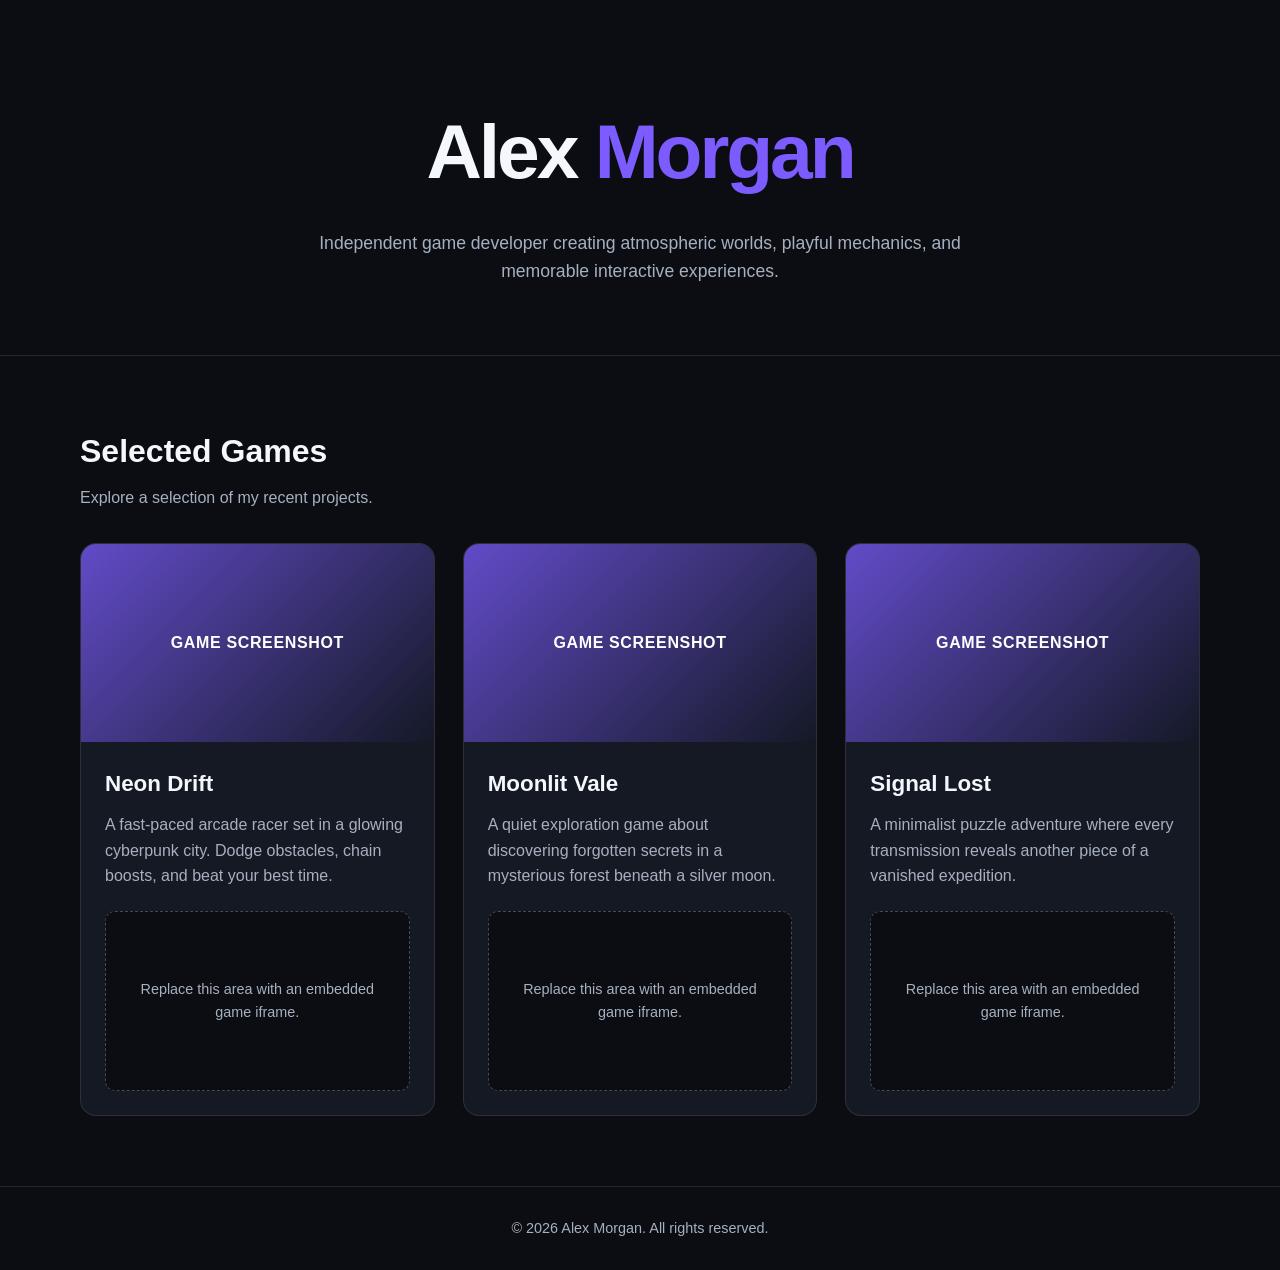
==== index.html @ c56bd896 "Create index.html" ====
<!DOCTYPE html>
<html lang="en">
<head>
  <meta charset="UTF-8" />
  <meta name="viewport" content="width=device-width, initial-scale=1.0" />
  <title>Aaron Jackson's Game Portfolio</title>
  <!--
  <link rel="stylesheet" href="style.css">
  -->

  <style>
    :root {
      --background: #0b0d12;
      --surface: #151923;
      --surface-light: #202636;
      --text: #f4f7fb;
      --muted: #a7b0c0;
      --accent: #7c5cff;
      --accent-hover: #967cff;
      --border: rgba(255, 255, 255, 0.1);
    }

    * {
      box-sizing: border-box;
      margin: 0;
      padding: 0;
    }

    body {
      background: var(--background);
      color: var(--text);
      font-family: Arial, Helvetica, sans-serif;
      line-height: 1.6;
    }

    .container {
      width: min(1120px, 92%);
      margin: 0 auto;
    }

    header {
      padding: 90px 0 70px;
      text-align: center;
      border-bottom: 1px solid var(--border);
    }

    header h1 {
      font-size: clamp(2.4rem, 6vw, 4.8rem);
      margin-bottom: 16px;
      letter-spacing: -0.04em;
    }

    header h1 span {
      color: var(--accent);
    }

    header p {
      max-width: 650px;
      margin: 0 auto;
      color: var(--muted);
      font-size: 1.1rem;
    }

    main {
      padding: 70px 0;
    }

    .section-heading {
      margin-bottom: 32px;
    }

    .section-heading h2 {
      font-size: 2rem;
      margin-bottom: 8px;
    }

    .section-heading p {
      color: var(--muted);
    }

    .game-grid {
      display: grid;
      grid-template-columns: repeat(auto-fit, minmax(280px, 1fr));
      gap: 28px;
    }

    .game-card {
      overflow: hidden;
      background: var(--surface);
      border: 1px solid var(--border);
      border-radius: 16px;
      transition: transform 0.25s ease, border-color 0.25s ease;
    }

    .game-card:hover {
      transform: translateY(-6px);
      border-color: var(--accent);
    }

    .screenshot {
      aspect-ratio: 16 / 9;
      display: flex;
      align-items: center;
      justify-content: center;
      background:
        linear-gradient(135deg, rgba(124, 92, 255, 0.75), rgba(20, 25, 38, 0.9)),
        url("images/game-screenshot.jpg") center / cover;
      color: white;
      font-weight: bold;
      letter-spacing: 0.04em;
    }

    .card-content {
      padding: 24px;
    }

    .card-content h3 {
      margin-bottom: 10px;
      font-size: 1.4rem;
    }

    .card-content p {
      color: var(--muted);
      margin-bottom: 22px;
    }

    .game-embed {
      min-height: 180px;
      display: flex;
      align-items: center;
      justify-content: center;
      padding: 20px;
      border: 1px dashed rgba(255, 255, 255, 0.25);
      border-radius: 10px;
      background: var(--background);
      color: var(--muted);
      text-align: center;
      font-size: 0.9rem;
    }

    .game-embed iframe {
      width: 100%;
      min-height: 180px;
      border: 0;
      border-radius: 8px;
    }

    footer {
      padding: 30px 0;
      border-top: 1px solid var(--border);
      color: var(--muted);
      text-align: center;
      font-size: 0.9rem;
    }

    @media (max-width: 600px) {
      header {
        padding: 60px 0 50px;
      }

      main {
        padding: 50px 0;
      }

      .card-content {
        padding: 20px;
      }
    }
  </style>
</head>

<body>
  <header>
    <div class="container">
      <h1>Alex <span>Morgan</span></h1>
      <p>
        Independent game developer creating atmospheric worlds, playful
        mechanics, and memorable interactive experiences.
      </p>
    </div>
  </header>

  <main>
    <div class="container">
      <div class="section-heading">
        <h2>Selected Games</h2>
        <p>Explore a selection of my recent projects.</p>
      </div>

      <section class="game-grid" aria-label="Game portfolio">
        <article class="game-card">
          <div class="screenshot">
            GAME SCREENSHOT
          </div>

          <div class="card-content">
            <h3>Neon Drift</h3>
            <p>
              A fast-paced arcade racer set in a glowing cyberpunk city.
              Dodge obstacles, chain boosts, and beat your best time.
            </p>

            <div class="game-embed">
              Replace this area with an embedded game iframe.
            </div>
          </div>
        </article>

        <article class="game-card">
          <div class="screenshot">
            GAME SCREENSHOT
          </div>

          <div class="card-content">
            <h3>Moonlit Vale</h3>
            <p>
              A quiet exploration game about discovering forgotten secrets
              in a mysterious forest beneath a silver moon.
            </p>

            <div class="game-embed">
              Replace this area with an embedded game iframe.
            </div>
          </div>
        </article>

        <article class="game-card">
          <div class="screenshot">
            GAME SCREENSHOT
          </div>

          <div class="card-content">
            <h3>Signal Lost</h3>
            <p>
              A minimalist puzzle adventure where every transmission reveals
              another piece of a vanished expedition.
            </p>

            <div class="game-embed">
              Replace this area with an embedded game iframe.
            </div>
          </div>
        </article>
      </section>
    </div>
  </main>

  <footer>
    <div class="container">
      &copy; 2026 Alex Morgan. All rights reserved.
    </div>
  </footer>
</body>
</html>
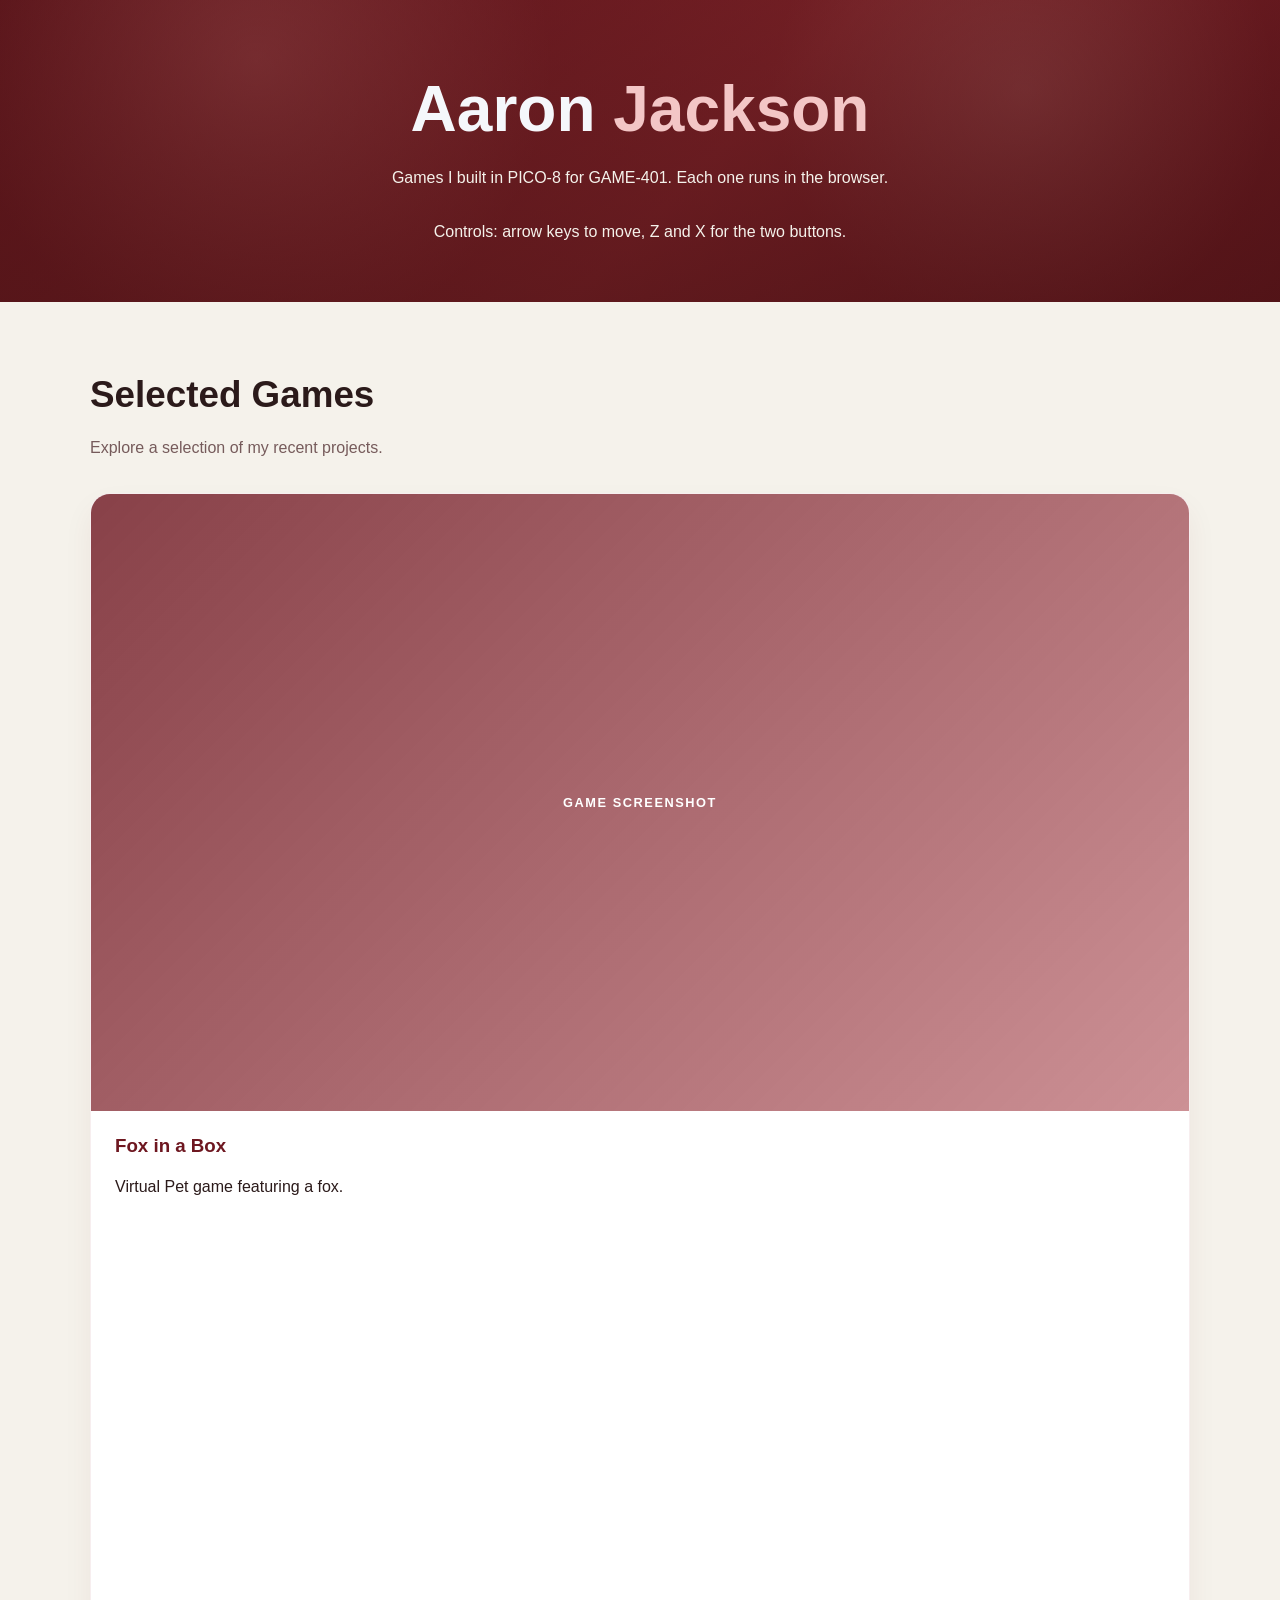
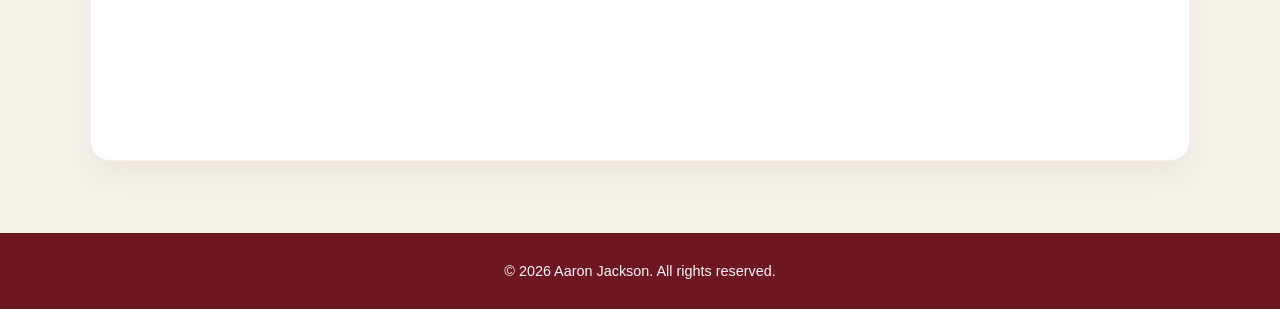
==== commit 80f64654: "Update index.html with new styles and content for game portfolio" ====
--- a/index.html
+++ b/index.html
@@ -4,81 +4,182 @@
   <meta charset="UTF-8" />
   <meta name="viewport" content="width=device-width, initial-scale=1.0" />
   <title>Aaron Jackson's Game Portfolio</title>
-  <!--
-  <link rel="stylesheet" href="style.css">
-  -->
 
   <style>
-    :root {
-      --background: #0b0d12;
-      --surface: #151923;
-      --surface-light: #202636;
-      --text: #f4f7fb;
-      --muted: #a7b0c0;
-      --accent: #7c5cff;
-      --accent-hover: #967cff;
-      --border: rgba(255, 255, 255, 0.1);
-    }
-
     * {
       box-sizing: border-box;
+    }
+
+    html {
+      scroll-behavior: smooth;
+    }
+
+    :root {
+      --color-primary: #6e1720;
+      --color-primary-2: #9e2b34;
+      --color-primary-3: #f3c6c6;
+      --color-cream: #f5f2eb;
+      --color-text: #2b1a1a;
+    }
+
+    body {
+      margin: 0;
+      color: var(--color-text);
+      font-family: Arial, Helvetica, sans-serif;
+      background:
+        radial-gradient(circle at top, rgba(255, 255, 255, 0.25), transparent 30%),
+        linear-gradient(180deg, var(--color-primary) 0%, var(--color-cream) 28%, var(--color-cream) 72%, var(--color-primary) 100%);
+    }
+
+    a {
+      color: inherit;
+      text-decoration: none;
+    }
+
+    .container {
+      width: min(1100px, 92%);
+      margin: 0 auto;
+    }
+
+    .topbar {
+      position: sticky;
+      top: 0;
+      z-index: 10;
+      background: rgba(110, 23, 32, 0.96);
+      border-bottom: 1px solid rgba(255, 255, 255, 0.12);
+    }
+
+    .nav-bar {
+      min-height: 72px;
+      display: flex;
+      align-items: center;
+      justify-content: center;
+    }
+
+    .nav-links {
+      display: flex;
+      flex-wrap: wrap;
+      justify-content: center;
+      gap: 18px;
       margin: 0;
       padding: 0;
-    }
-
-    body {
-      background: var(--background);
-      color: var(--text);
-      font-family: Arial, Helvetica, sans-serif;
-      line-height: 1.6;
-    }
-
-    .container {
-      width: min(1120px, 92%);
-      margin: 0 auto;
-    }
-
-    header {
-      padding: 90px 0 70px;
+      list-style: none;
+    }
+
+    .nav-links a {
+      color: var(--color-cream);
+      font-size: 0.95rem;
+    }
+
+    .nav-links a:hover,
+    .game-card a:hover {
+      text-decoration: underline;
+    }
+
+    .hero {
+      padding: 72px 0 56px;
       text-align: center;
-      border-bottom: 1px solid var(--border);
-    }
-
-    header h1 {
-      font-size: clamp(2.4rem, 6vw, 4.8rem);
-      margin-bottom: 16px;
-      letter-spacing: -0.04em;
-    }
-
-    header h1 span {
-      color: var(--accent);
-    }
-
-    header p {
-      max-width: 650px;
-      margin: 0 auto;
-      color: var(--muted);
-      font-size: 1.1rem;
-    }
-
-    main {
-      padding: 70px 0;
+      background:
+        linear-gradient(rgba(70, 18, 20, 0.5), rgba(70, 18, 20, 0.7)),
+        radial-gradient(circle at 20% 20%, rgba(255, 150, 150, 0.36), transparent 28%),
+        radial-gradient(circle at 80% 30%, rgba(255, 200, 190, 0.26), transparent 24%),
+        linear-gradient(135deg, var(--color-primary), var(--color-primary-2) 55%, var(--color-primary));
+    }
+
+    .hero-content {
+      display: flex;
+      justify-content: center;
+    }
+
+    .profile-card {
+      width: min(680px, 100%);
+      padding: 56px 28px;
+      color: #f5f7fb;
+      text-align: center;
+      border: 1px solid rgba(255, 255, 255, 0.14);
+      border-radius: 24px;
+      background: rgba(16, 24, 40, 0.32);
+      box-shadow: 0 18px 50px rgba(0, 0, 0, 0.2);
+      backdrop-filter: blur(6px);
+    }
+
+    .profile-photo {
+      width: 128px;
+      height: 128px;
+      display: flex;
+      align-items: center;
+      justify-content: center;
+      margin: 0 auto 20px;
+      color: var(--color-primary);
+      font-size: 2rem;
+      font-weight: bold;
+      border: 5px solid rgba(255, 255, 255, 0.35);
+      border-radius: 50%;
+      background: linear-gradient(135deg, var(--color-cream), var(--color-primary-3));
+    }
+
+    .eyebrow,
+    .section-label {
+      margin: 0 0 10px;
+      font-size: 0.8rem;
+      font-weight: bold;
+      letter-spacing: 0.12em;
+      text-transform: uppercase;
+    }
+
+    .hero h1 {
+      margin: 0;
+      color: #f5f7fb;
+      font-size: clamp(2.2rem, 5vw, 4rem);
+    }
+
+    .hero h1 span {
+      color: var(--color-primary-3);
+    }
+
+    .hero-text {
+      max-width: 56ch;
+      margin: 18px auto 0;
+      color: var(--color-cream);
+      line-height: 1.7;
+    }
+
+    .section {
+      padding: 72px 0;
+    }
+
+    .section-light {
+      background: var(--color-cream);
+    }
+
+    .section-dark {
+      color: #f5f7fb;
+      background: var(--color-primary);
+    }
+
+    .section h2 {
+      margin: 0 0 18px;
+      font-size: clamp(1.7rem, 3vw, 2.3rem);
     }
 
     .section-heading {
       margin-bottom: 32px;
     }
 
-    .section-heading h2 {
-      font-size: 2rem;
-      margin-bottom: 8px;
-    }
-
     .section-heading p {
-      color: var(--muted);
-    }
-
-    .game-grid {
+      margin: 0;
+      color: #765b5b;
+    }
+
+    .section p {
+      line-height: 1.7;
+    }
+
+    .section-label-light {
+      color: #ffdfe0;
+    }
+
+    .project-list {
       display: grid;
       grid-template-columns: repeat(auto-fit, minmax(280px, 1fr));
       gap: 28px;
@@ -86,15 +187,28 @@
 
     .game-card {
       overflow: hidden;
-      background: var(--surface);
-      border: 1px solid var(--border);
-      border-radius: 16px;
-      transition: transform 0.25s ease, border-color 0.25s ease;
-    }
-
-    .game-card:hover {
-      transform: translateY(-6px);
-      border-color: var(--accent);
+      border: 1px solid rgba(158, 43, 52, 0.08);
+      border-radius: 20px;
+      background: #fff;
+      box-shadow: 0 14px 30px rgba(110, 23, 32, 0.06);
+    }
+
+    .card-content {
+      padding: 24px;
+    }
+
+    .card-content h3 {
+      margin: 0 0 12px;
+      color: var(--color-primary);
+    }
+
+    .card-content p {
+      margin-bottom: 22px;
+    }
+
+    .game-card a {
+      color: var(--color-primary-2);
+      font-weight: bold;
     }
 
     .screenshot {
@@ -102,122 +216,101 @@
       display: flex;
       align-items: center;
       justify-content: center;
+      color: #fff;
+      font-size: 0.8rem;
+      font-weight: bold;
+      letter-spacing: 0.12em;
       background:
-        linear-gradient(135deg, rgba(124, 92, 255, 0.75), rgba(20, 25, 38, 0.9)),
-        url("images/game-screenshot.jpg") center / cover;
-      color: white;
-      font-weight: bold;
-      letter-spacing: 0.04em;
-    }
-
-    .card-content {
-      padding: 24px;
-    }
-
-    .card-content h3 {
-      margin-bottom: 10px;
-      font-size: 1.4rem;
-    }
-
-    .card-content p {
-      color: var(--muted);
-      margin-bottom: 22px;
+        linear-gradient(135deg, rgba(110, 23, 32, 0.82), rgba(158, 43, 52, 0.52)),
+        repeating-linear-gradient(135deg, rgba(255, 255, 255, 0.08) 0 2px, transparent 2px 12px);
     }
 
     .game-embed {
-      min-height: 180px;
-      display: flex;
-      align-items: center;
-      justify-content: center;
-      padding: 20px;
-      border: 1px dashed rgba(255, 255, 255, 0.25);
-      border-radius: 10px;
-      background: var(--background);
-      color: var(--muted);
+      width: 100%;
+      max-width: 621px;
+    }
+
+    .game-embed iframe {
+      width: 100%;
+      aspect-ratio: 621 / 513;
+      border: 0;
+      display: block;
+    }
+
+    footer {
+      padding: 30px 0;
       text-align: center;
       font-size: 0.9rem;
     }
 
-    .game-embed iframe {
-      width: 100%;
-      min-height: 180px;
-      border: 0;
-      border-radius: 8px;
-    }
-
-    footer {
-      padding: 30px 0;
-      border-top: 1px solid var(--border);
-      color: var(--muted);
-      text-align: center;
-      font-size: 0.9rem;
-    }
-
-    @media (max-width: 600px) {
-      header {
-        padding: 60px 0 50px;
-      }
-
-      main {
-        padding: 50px 0;
-      }
-
-      .card-content {
-        padding: 20px;
+    @media (max-width: 700px) {
+      .hero {
+        padding: 56px 0 40px;
+      }
+
+      .section {
+        padding: 56px 0;
+      }
+    }
+
+    @media (max-width: 480px) {
+      .hero {
+        padding: 42px 0 32px;
+      }
+
+      .section {
+        padding: 40px 0;
+      }
+
+      .game-card {
+        flex-basis: 100%;
       }
     }
   </style>
 </head>
 
 <body>
-  <header>
+  <header class="hero">
     <div class="container">
-      <h1>Alex <span>Morgan</span></h1>
-      <p>
-        Independent game developer creating atmospheric worlds, playful
-        mechanics, and memorable interactive experiences.
+      <h1>Aaron <span>Jackson</span></h1>
+      <p class="hero-text">
+        Games I built in PICO-8 for GAME-401. Each one runs in the browser.<br>
+        <br>
+        Controls: arrow keys to move, Z and X for the two buttons.
       </p>
     </div>
   </header>
 
-  <main>
+  <main class="section section-light">
     <div class="container">
       <div class="section-heading">
         <h2>Selected Games</h2>
         <p>Explore a selection of my recent projects.</p>
       </div>
 
-      <section class="game-grid" aria-label="Game portfolio">
+      <section class="project-list" aria-label="Game portfolio">
         <article class="game-card">
-          <div class="screenshot">
-            GAME SCREENSHOT
-          </div>
-
+          <div class="screenshot">GAME SCREENSHOT</div>
           <div class="card-content">
-            <h3>Neon Drift</h3>
+            <h3>Fox in a Box</h3>
             <p>
-              A fast-paced arcade racer set in a glowing cyberpunk city.
-              Dodge obstacles, chain boosts, and beat your best time.
+              Virtual Pet game featuring a fox.
             </p>
-
             <div class="game-embed">
-              Replace this area with an embedded game iframe.
+              <iframe src="https://www.lexaloffle.com/bbs/widget.php?pid=fox_box" allowfullscreen width="621" height="513" style="border:none; overflow:hidden"></iframe>
             </div>
           </div>
         </article>
 
+        <!--
         <article class="game-card">
-          <div class="screenshot">
-            GAME SCREENSHOT
-          </div>
-
+          <div class="screenshot">GAME SCREENSHOT</div>
           <div class="card-content">
             <h3>Moonlit Vale</h3>
             <p>
               A quiet exploration game about discovering forgotten secrets
               in a mysterious forest beneath a silver moon.
             </p>
-
             <div class="game-embed">
               Replace this area with an embedded game iframe.
             </div>
@@ -225,30 +318,27 @@
         </article>
 
         <article class="game-card">
-          <div class="screenshot">
-            GAME SCREENSHOT
-          </div>
-
+          <div class="screenshot">GAME SCREENSHOT</div>
           <div class="card-content">
             <h3>Signal Lost</h3>
             <p>
               A minimalist puzzle adventure where every transmission reveals
               another piece of a vanished expedition.
             </p>
-
             <div class="game-embed">
               Replace this area with an embedded game iframe.
             </div>
           </div>
         </article>
+        -->
       </section>
     </div>
   </main>
 
-  <footer>
+  <footer class="section-dark">
     <div class="container">
-      &copy; 2026 Alex Morgan. All rights reserved.
+      &copy; 2026 Aaron Jackson. All rights reserved.
     </div>
   </footer>
 </body>
-</html>+</html>
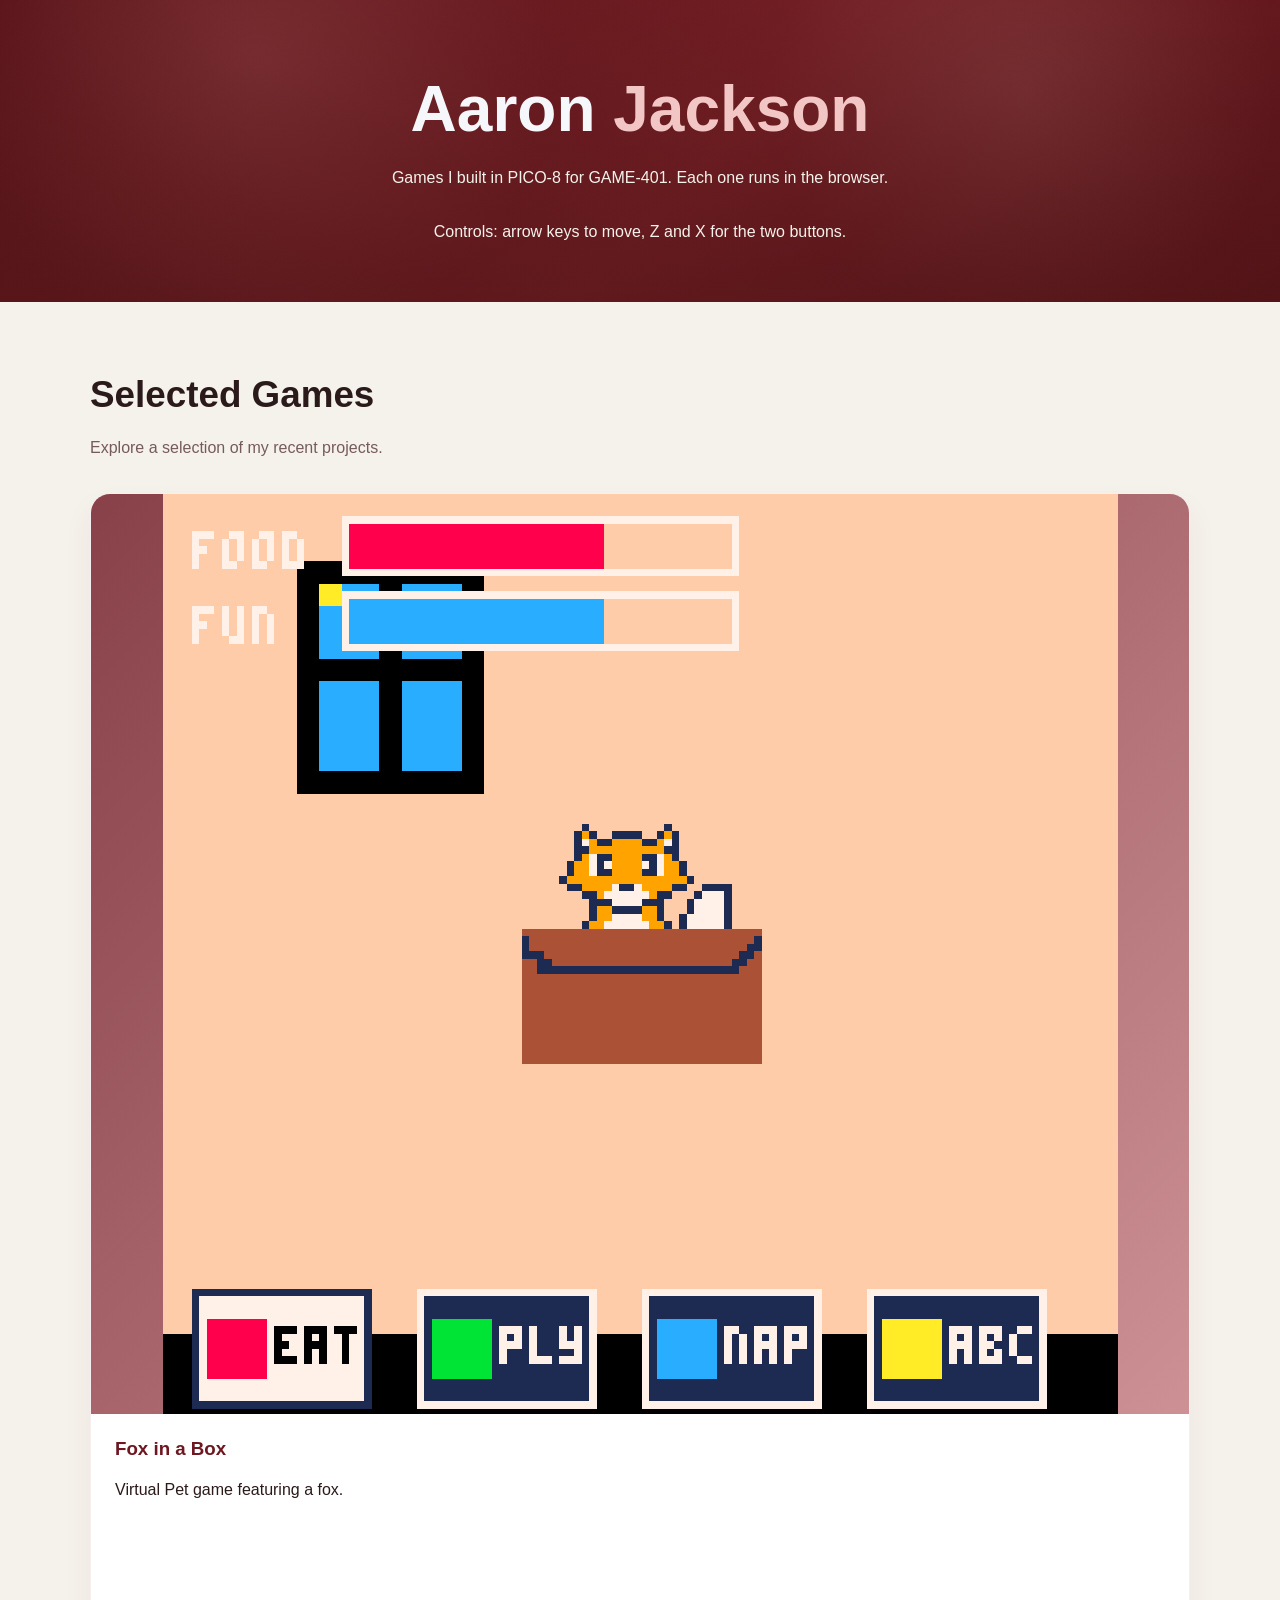
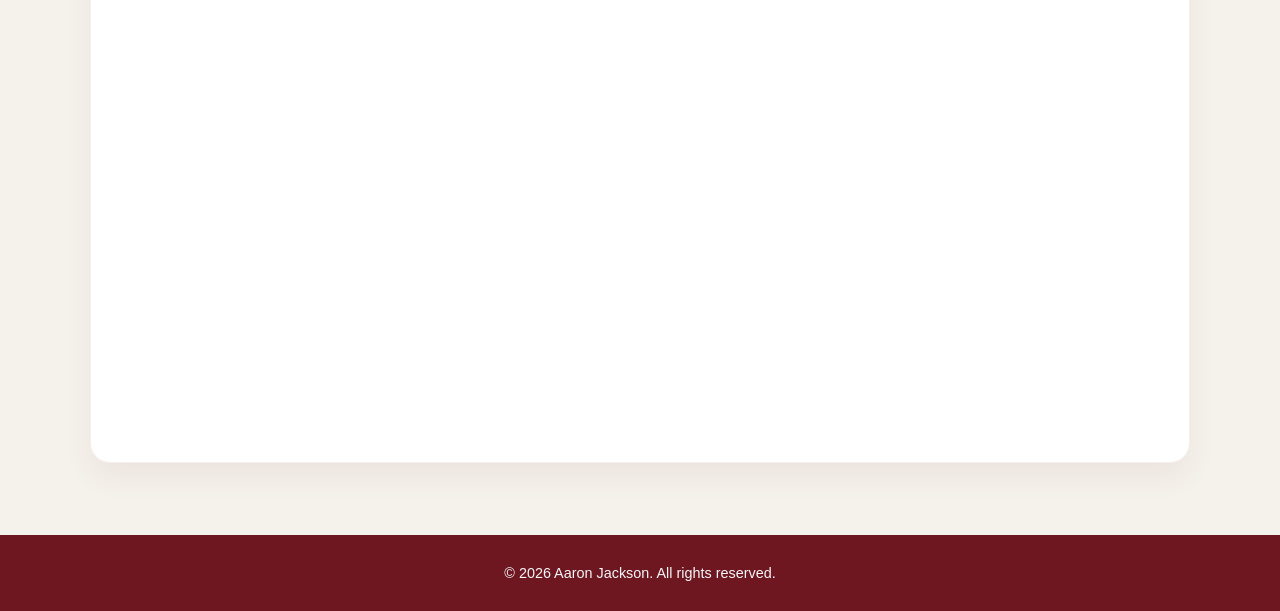
==== commit 438620a5: "Add game screenshot in index.html" ====
--- a/index.html
+++ b/index.html
@@ -290,7 +290,7 @@
 
       <section class="project-list" aria-label="Game portfolio">
         <article class="game-card">
-          <div class="screenshot">GAME SCREENSHOT</div>
+          <div class="screenshot"><img src="thumb.png" alt="Screenshot of my PICO-8 game"></div>
           <div class="card-content">
             <h3>Fox in a Box</h3>
             <p>
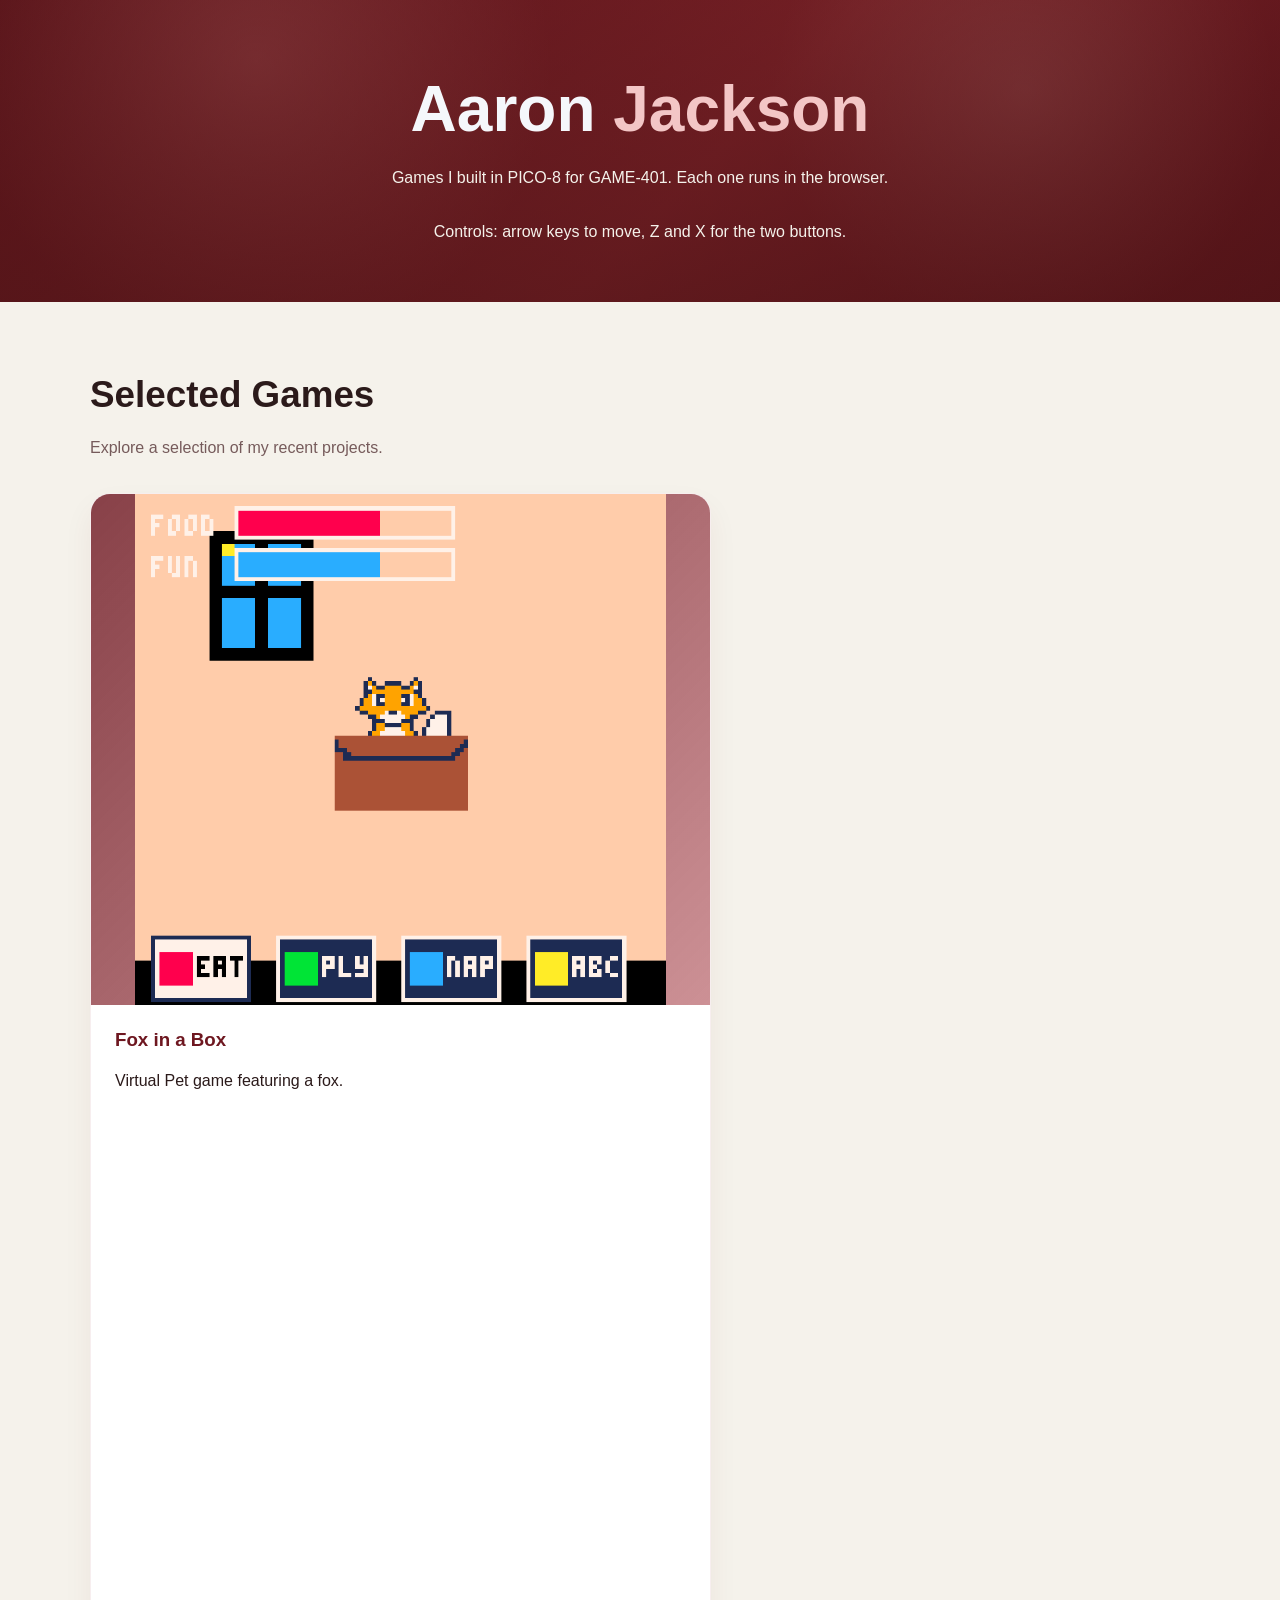
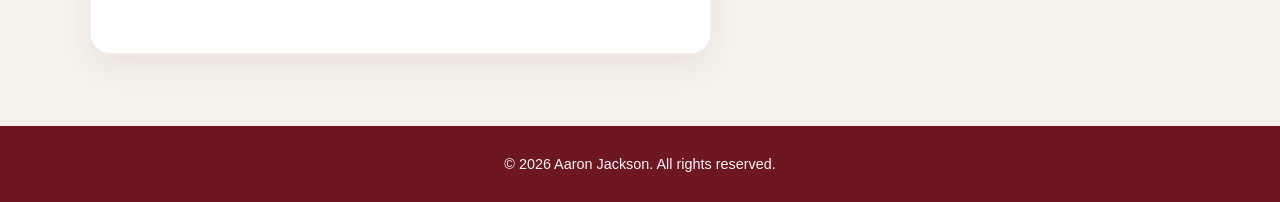
==== commit 2303bde5: "Update game card and screenshot styles for improved responsiveness and aspect ratio" ====
--- a/index.html
+++ b/index.html
@@ -191,6 +191,7 @@
       border-radius: 20px;
       background: #fff;
       box-shadow: 0 14px 30px rgba(110, 23, 32, 0.06);
+      max-width: 621px;
     }
 
     .card-content {
@@ -212,7 +213,7 @@
     }
 
     .screenshot {
-      aspect-ratio: 16 / 9;
+      aspect-ratio: 621 / 513;
       display: flex;
       align-items: center;
       justify-content: center;
@@ -223,6 +224,12 @@
       background:
         linear-gradient(135deg, rgba(110, 23, 32, 0.82), rgba(158, 43, 52, 0.52)),
         repeating-linear-gradient(135deg, rgba(255, 255, 255, 0.08) 0 2px, transparent 2px 12px);
+    }
+
+    .screenshot img {
+      width: 100%;
+      height: 100%;
+      object-fit: contain;
     }
 
     .game-embed {
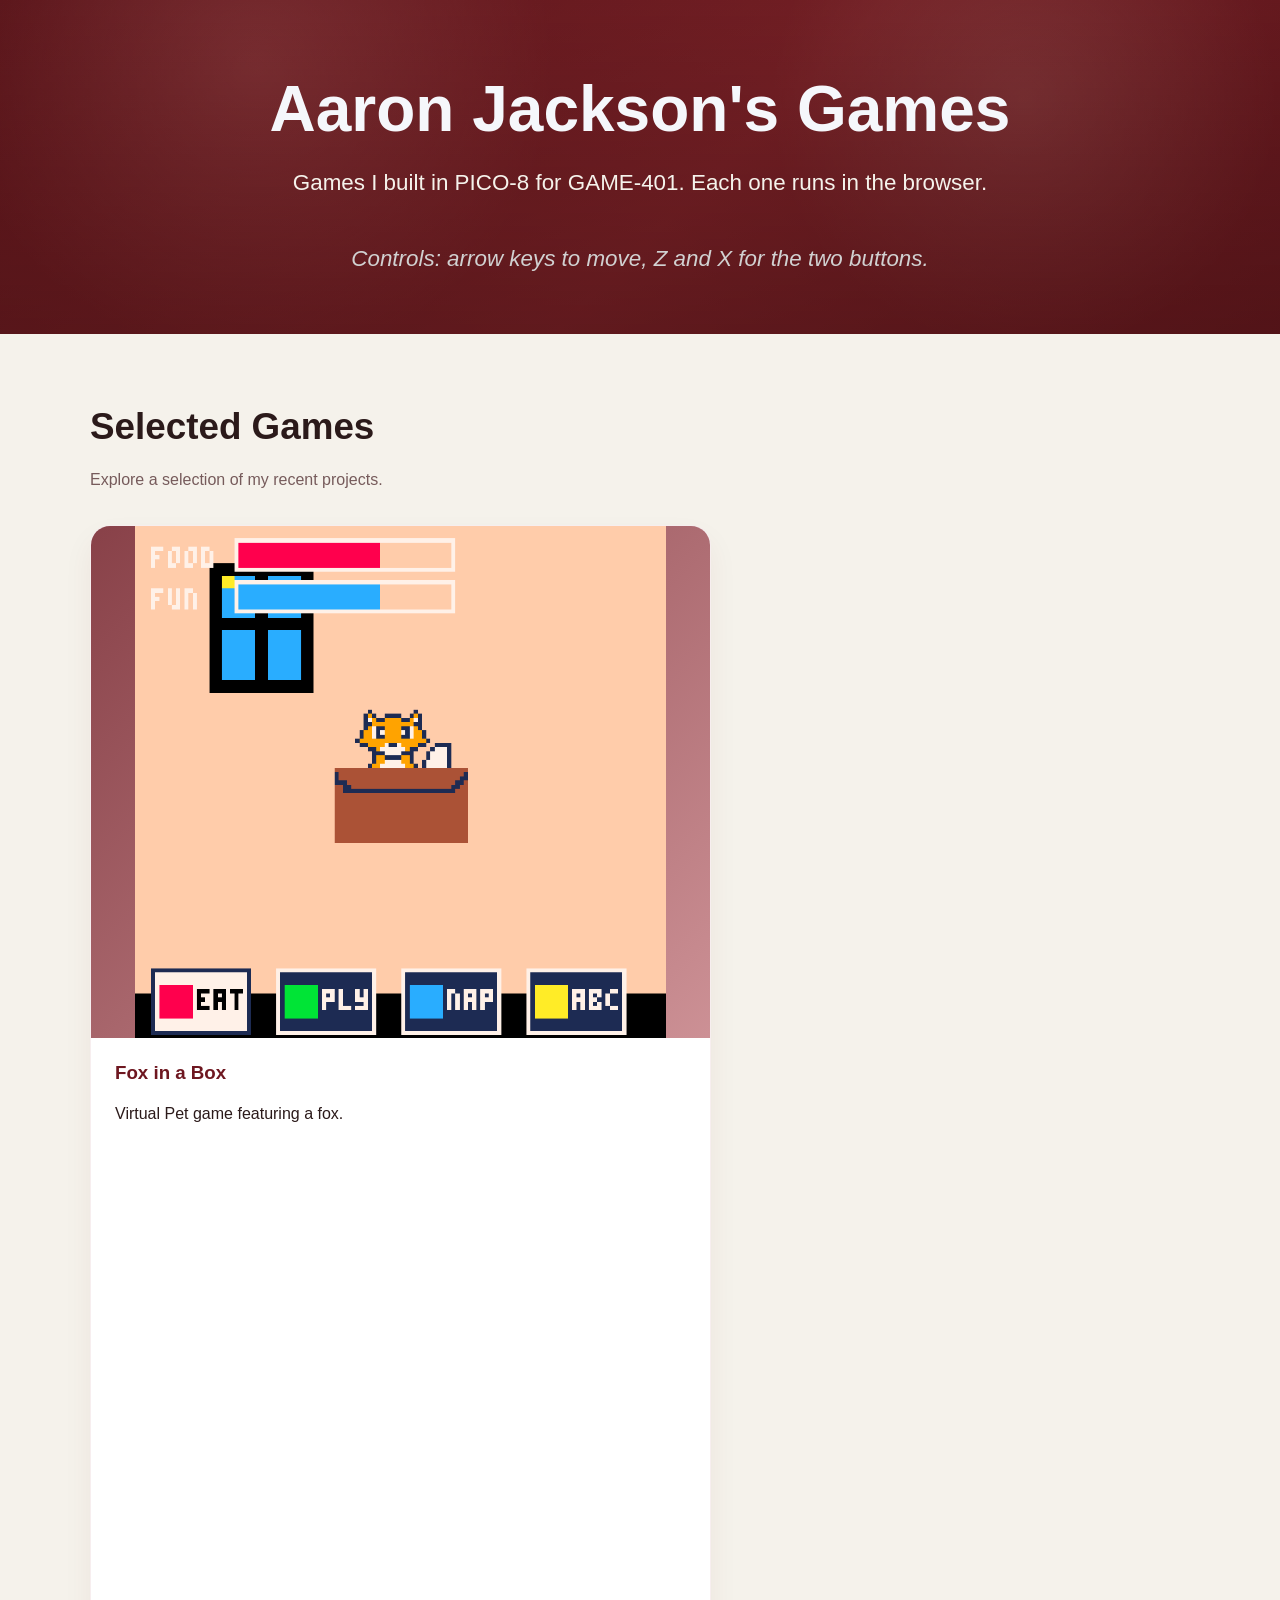
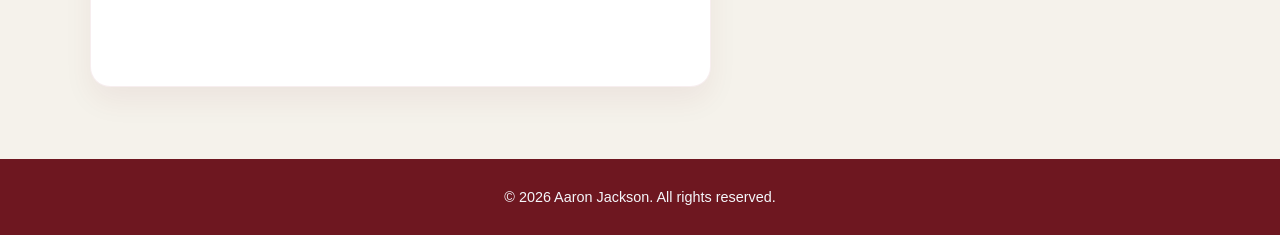
==== commit c421e4f7: "Update hero section text and styles for improved readability" ====
--- a/index.html
+++ b/index.html
@@ -133,15 +133,17 @@
       font-size: clamp(2.2rem, 5vw, 4rem);
     }
 
-    .hero h1 span {
-      color: var(--color-primary-3);
-    }
-
     .hero-text {
       max-width: 56ch;
       margin: 18px auto 0;
       color: var(--color-cream);
+      font-size: clamp(0.95rem, 2.3vw, 1.4rem);
       line-height: 1.7;
+    }
+
+    .hero-text span {
+      color: #d1d1d1;
+      font-style: italic;
     }
 
     .section {
@@ -279,11 +281,11 @@
 <body>
   <header class="hero">
     <div class="container">
-      <h1>Aaron <span>Jackson</span></h1>
+      <h1>Aaron Jackson's Games</h1>
       <p class="hero-text">
         Games I built in PICO-8 for GAME-401. Each one runs in the browser.<br>
         <br>
-        Controls: arrow keys to move, Z and X for the two buttons.
+        <span>Controls: arrow keys to move, Z and X for the two buttons.</span>
       </p>
     </div>
   </header>
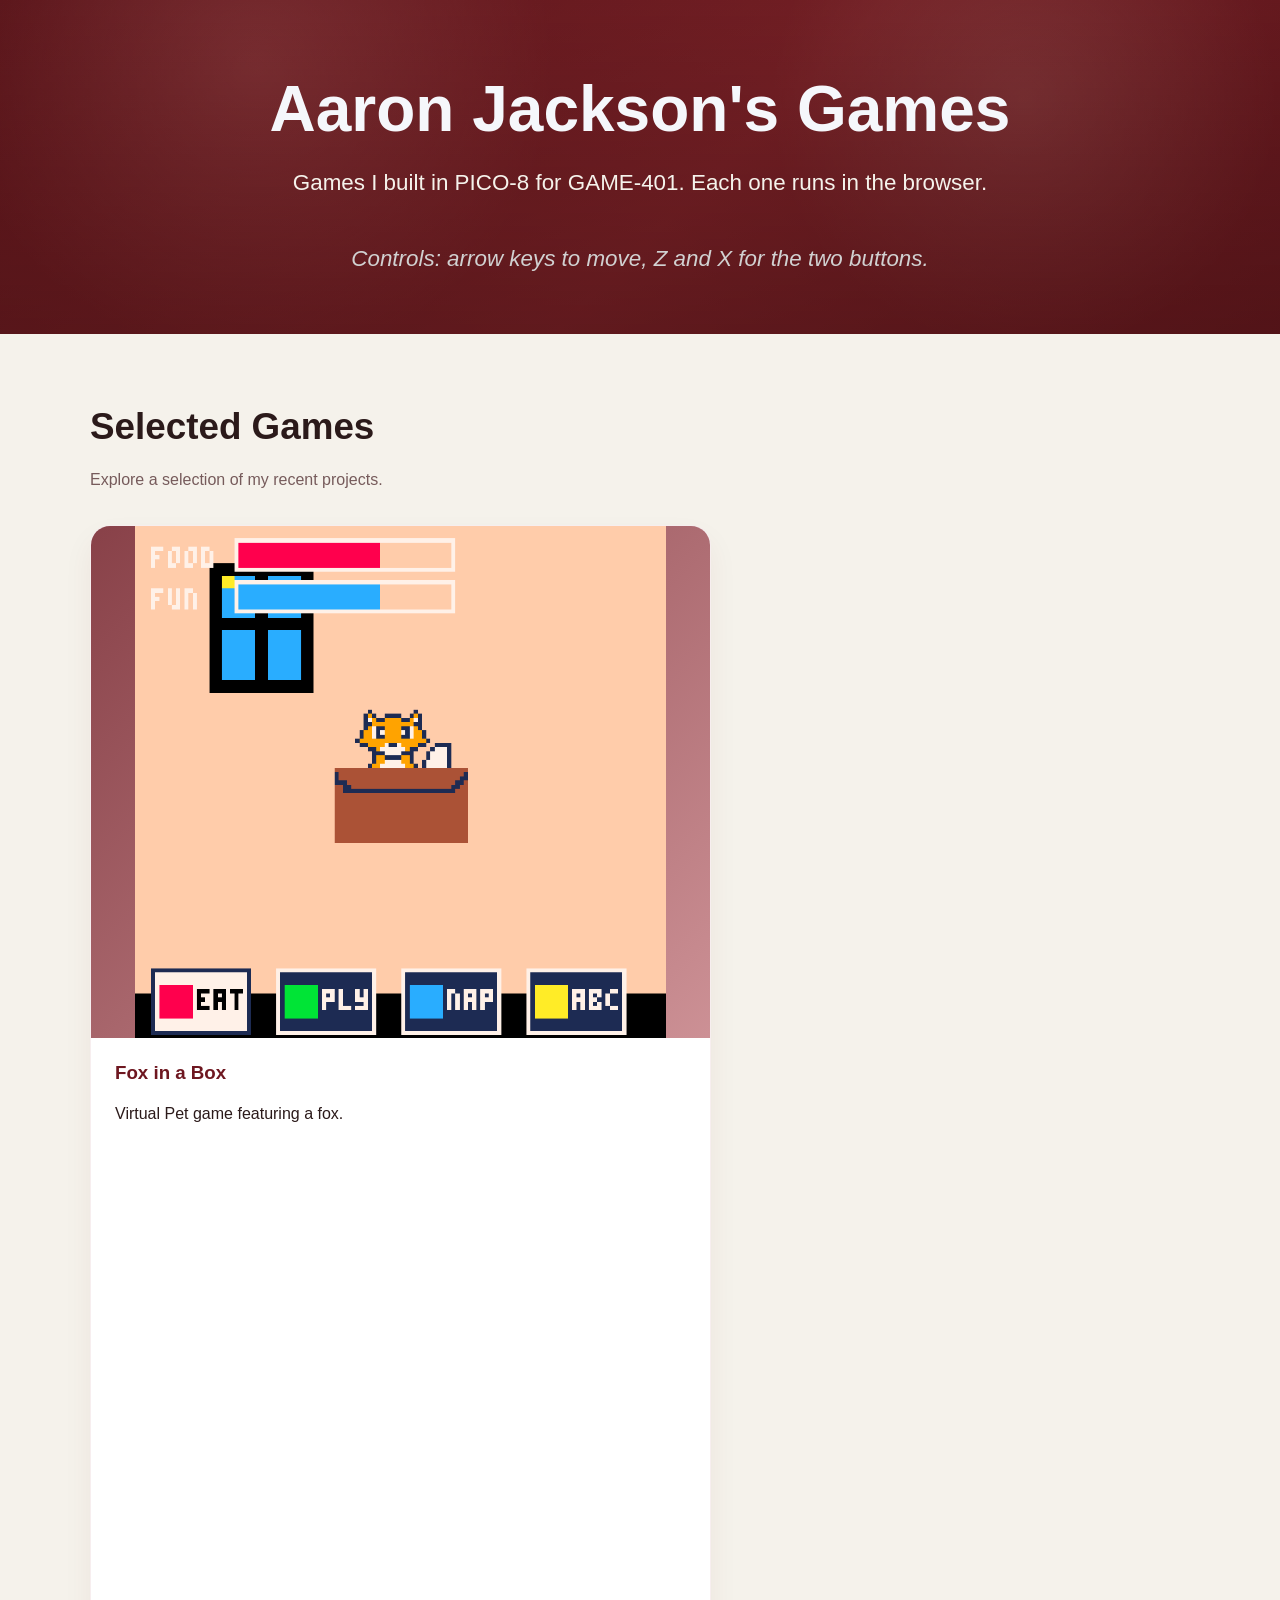
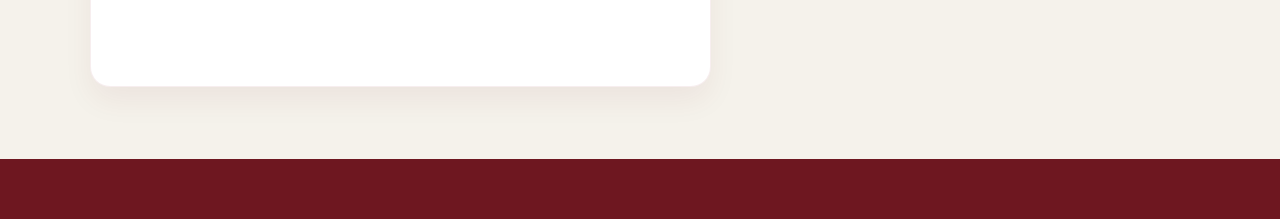
==== commit b250a874: "Remove copyright notice comment from footer section" ====
--- a/index.html
+++ b/index.html
@@ -346,7 +346,9 @@
 
   <footer class="section-dark">
     <div class="container">
+      <!--
       &copy; 2026 Aaron Jackson. All rights reserved.
+    -->
     </div>
   </footer>
 </body>
